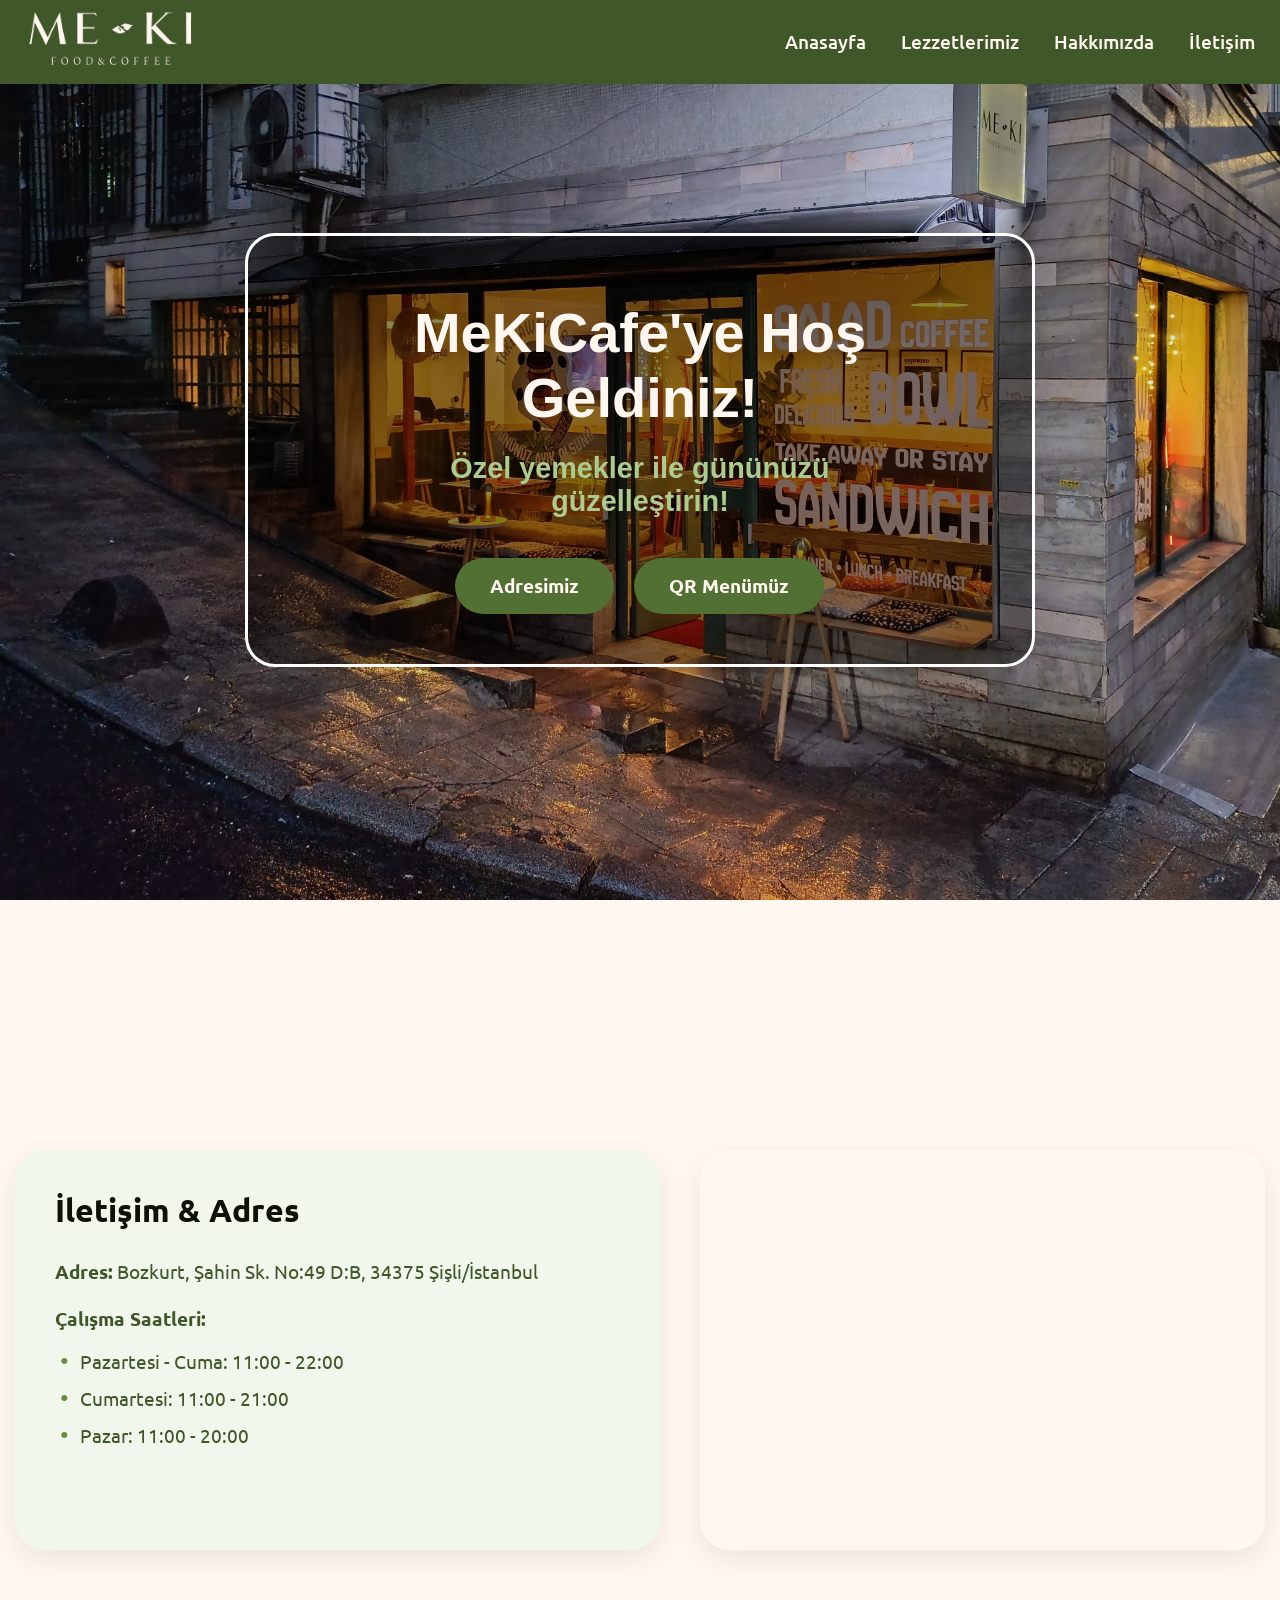
==== index.html @ 9551c3c7 "tostlarrr" ====
<!DOCTYPE html>
<html lang="en">

<head>
    <meta charset="UTF-8">
    <meta name="viewport" content="width=device-width, initial-scale=1.0">
    <title>MeKiCafe</title>
    <link rel="stylesheet" href="style.css">


</head>

<body>
    <!--Header/NavBar-->
    <header>
        <nav class="navbar section-content">
            <a href="#" class="nav-logo">
                <img src="Beyaz-MeKi-Logo.png" width="50" height="50" alt="MeKiCafe Logo">
            </a>
            <ul class="nav-menu">
                <li class="nav-item">
                    <a href="index.html" class="nav-link">Anasayfa</a>
                </li>
                <li class="nav-item">
                    <a href="Lezzetlerimiz.html" class="nav-link">Lezzetlerimiz</a>
                </li>
                <li class="nav-item">
                    <a href="#" class="nav-link">Hakkımızda</a>
                </li>
                <li class="nav-item">
                    <a href="#" class="nav-link">İletişim</a>
                </li>


            </ul>
    </header>

    <main>
        <div class="background-image" href="disari.jpeg"></div>
        <section class="hero-section">
            <div class="section-content">
                <div class="hero-details">
                    <h1 class="title">MeKiCafe'ye Hoş Geldiniz!</h1>
                    <h2 class="subtitle">Özel yemekler ile gününüzü güzelleştirin!</h2>

                    <div class="buttons">
                        <a href="#iletisim" class="button adresimiz">Adresimiz</a>
                        <a href="https://qrmenubox.com/meki" class="button menumuz">QR Menümüz</a>
                    </div>
                </div>



        </section>

        <section class="contact-section" id="iletisim">
            <div class="section-content contact-container">
                <div class="contact-info">
                    <h3>İletişim & Adres</h3>
                    <p><strong>Adres:</strong> Bozkurt, Şahin Sk. No:49 D:B, 34375 Şişli/İstanbul</p>
                    <p><strong>Çalışma Saatleri:</strong></p>
                    <ul>
                        <li>Pazartesi - Cuma: 11:00 - 22:00</li>
                        <li>Cumartesi: 11:00 - 21:00</li>
                        <li>Pazar: 11:00 - 20:00</li>


                    </ul>
                </div>
                <div class="map-container">
                    <iframe
                        src="https://www.google.com/maps?q=Bozkurt,+Şahin+Sk.+No:49,+D:B,+34375+Şişli/İstanbul&output=embed"
                        width="100%" height="400" style="border:0;" allowfullscreen="" loading="lazy"
                        referrerpolicy="no-referrer-when-downgrade"></iframe>
                </div>
            </div>
        </section>
    </main>

    <script>
        window.addEventListener('scroll', function () {
            const header = document.querySelector('header');
            if (window.scrollY > 50) {
                header.classList.add('shrink');
            } else {
                header.classList.remove('shrink');
            }
        });
    </script>
</body>








</html>
---- style.css ----
@import url('https://fonts.googleapis.com/css2?family=Ubuntu&display=swap');

* {
    margin: 0;
    padding: 0;
    box-sizing: border-box;
    font-family: 'Ubuntu', sans-serif;
}

html {
    scroll-behavior: smooth;
}

:root {
    /* Colors */
    --color-kırıkbeyaz: #FFF7F0;
    --color-beyaz: #F2F7EE;
    --color-gri: #DBE8CE;
    --color-grimsiy: #C4D9AF;
    --color-berrakyeşil: #ADCB90;
    --color-açıkyeşil: #96BC71;
    --color-gazozyeşili: #80AD52;
    --color-lime: #698E43;
    --color-kaktüsy: #526F34;
    --color-ky: #405729;
    --color-ekstra-ky: #243117;
    --color-siyah: #0D1108;
    /* Font Sizes */
    --font-size-s: 0.9rem;
    --font-size-m: 1rem;
    --font-size-l: 1.2rem;
    --font-size-xl: 1.5rem;
    --font-size-xxl: 2rem;
    --font-size-xxxl: 2.3rem;
    /*Font Weights */
    --font-weight-normal: 400;
    --font-weight-medium: 500;
    --font-weight-semibold: 600;
    --font-weight-bold: 700;
    /*Border Radius */
    --border-radius-s: 8px;
    --border-radius-m: 30px;
    --border-radius-circle: 50%;
    /*Site max width */
    --site-max-width: 1300px;
}

/*bütün sayfalarda ortak olan stiller*/
ul {
    list-style: none;
}

a {
    text-decoration: none;
}

button {
    border: none;
    cursor: pointer;
    background: none;
}

img {
    width: 100%;
}

.section-content {
    max-width: var(--site-max-width);
    margin: 0 auto;
    padding: 0 15px;
}

/*Header ve navbar stilleri*/
header {
    position: fixed;
    padding-top: 10px;
    padding-bottom: 10px;
    background: var(--color-ky);
    font-weight: var(--font-weight-medium);
    width: 100%;
    z-index: 5;
    transition: padding 0.3s ease, background 0.3s ease;
}

header.shrink {
    padding-top: 5px;
    padding-bottom: 5px;
    background: rgba(64, 87, 41, 0.95);
}

header .navbar {
    display: flex;
    align-items: center;
    justify-content: space-between;
}

header .nav-logo img {
    transition: height 0.3s ease;
    height: 60px;
    width: auto;
    object-fit: contain;
}

header.shrink .nav-logo img {
    height: 45px;
}

.navbar .nav-menu .nav-link {
    color: var(--color-kırıkbeyaz);
    padding: 10px 15px;
    padding-right: 10px;
    border-radius: var(--border-radius-m);
    font-size: 1.2rem;
    transition: 0.3s ease;
}

.navbar .nav-menu .nav-link:hover {
    background: var(--color-ekstra-ky);
    color: var(--color-beyaz);

}

.navbar .nav-menu {
    display: flex;
    gap: 10px;
}

.hero-section {
    min-height: 100vh;
    background-image: linear-gradient(rgba(0, 0, 0, 0.1), rgba(0, 0, 0, 0.1)), url('meki-disari.jpeg');
    background-size: cover;
    background-position: center;
}

.hero-section .section-content {
    display: flex;
    align-items: center;
    min-height: 100vh;
    color: var(--color-beyaz);
    justify-content: center;
}

.hero-section .hero-details {
    display: flex;
    flex-direction: column;
    align-items: center;
    text-align: center;
    background-color: rgba(0, 0, 0, 0.4);
    border: 3px solid white;
    border-radius: var(--border-radius-m);
    padding: 50px 40px;
    box-shadow: 0 8px 32px rgba(0, 0, 0, 0.1);
}

.hero-section .hero-details .title {
    font-size: 3.5rem;
    padding: 2%;
    color: var(--color-kırıkbeyaz);
    font-family: 'Trebuchet MS', 'Lucida Sans Unicode', 'Lucida Grande', 'Lucida Sans', Arial, sans-serif
}

.hero-section .hero-details .subtitle {
    font-size: 1.8rem;
    color: var(--color-berrakyeşil);
    max-width: 80%;
    margin-top: 8px;
    font-weight: var(--font-weight-semibold);
    font-family: 'Franklin Gothic Medium', 'Arial Narrow', Arial, sans-serif;
}

.hero-section .hero-details .buttons {
    margin-top: 40px;
    display: flex;
    gap: 20px;
}



.hero-section .hero-details .button {
    padding: 15px 35px;
    font-size: 1.2rem;
    color: var(--color-kırıkbeyaz);
    border-radius: var(--border-radius-m);
    background-color: #526F34;
    font-weight: var(--font-weight-semibold);
    transition: 0.3s ease;
}

.hero-section .hero-details .button:hover {
    background-color: var(--color-ekstra-ky);
}

/* Adres kısmı */
.contact-section {
    padding: 80px 0;
    background-color: var(--color-kırıkbeyaz);
    color: var(--color-ky);
    scroll-margin-top: 60px;
    /* Offset for the fixed header */
    min-height: 100vh;
    display: flex;
    align-items: center;
}

.contact-container {
    display: flex;
    flex-wrap: wrap;
    gap: 40px;
    justify-content: space-between;
    align-items: stretch;
    width: 100%;
}

.contact-info {
    flex: 1;
    min-width: 300px;
    background: var(--color-beyaz);
    padding: 40px;
    border-radius: var(--border-radius-m);
    box-shadow: 0 10px 30px rgba(0, 0, 0, 0.08);
}

.contact-info h3 {
    font-size: var(--font-size-xxl);
    margin-bottom: 25px;
    color: var(--color-siyah);
}

.contact-info p {
    font-size: var(--font-size-l);
    margin-bottom: 15px;
    line-height: 1.6;
}

.contact-info ul {
    margin-left: 25px;
    margin-top: 15px;
    font-size: var(--font-size-l);
}

.contact-info ul li {
    margin-bottom: 12px;
    position: relative;
}

.contact-info ul li::before {
    content: '•';
    color: var(--color-lime);
    font-size: 1.5rem;
    position: absolute;
    left: -20px;
    top: -4px;
}

.map-container {
    flex: 1;
    min-width: 300px;
    border-radius: var(--border-radius-m);
    overflow: hidden;
    box-shadow: 0 10px 30px rgba(0, 0, 0, 0.08);
    display: flex;
}

.map-container iframe {
    flex: 1;
    min-height: 350px;
}


.urun-listesi {
    display: flex;
    justify-content: center;
    flex-wrap: wrap;
    gap: 40px;
    padding: 60px 20px;
}

.flip-card {
    background-color: transparent;
    width: 280px; 
    height: 450px; 
    perspective: 1000px;
}

.urun-ic-yapi {
    position: relative;
    width: 100%;
    height: 100%;
    transition: transform 0.6s;
    transform-style: preserve-3d;
    cursor: pointer;
}

.flip-card:hover .urun-ic-yapi {
    transform: rotateY(180deg);
}

.urun-on, .urun-arka {
    position: absolute;
    width: 100%;
    height: 100%;
    -webkit-backface-visibility: hidden;
    backface-visibility: hidden;
    border-radius: 25px;
    overflow: hidden;
    box-shadow: 0 15px 45px rgba(0,0,0,0.15);
}

.urun-on img {
    width: 100%;
    height: 100%;
    object-fit: cover;
}

.urun-baslik-overlay {
    position: absolute;
    bottom: 0;
    width: 100%;
    background: rgba(64, 87, 41, 0.85);
    color: white;
    padding: 20px;
    font-size: 1.5rem;
    font-weight: bold;
    text-align: center;
}

.urun-arka {
    background-color: #405729;
    color: #FFF7F0; 
    transform: rotateY(180deg);
    display: flex;
    flex-direction: column;
    justify-content: center;
    align-items: center;
    padding: 30px;
}

.urun-arka h4 {
    font-size: 2rem;
    margin-bottom: 20px;
    border-bottom: 2px solid #FFF7F0;
    padding-bottom: 10px;
}

.urun-arka p {
    font-size: 1.2rem;
    line-height: 1.6;
    text-align: center;
}

.menu-container {
    display: flex;
    justify-content: center;
    align-items: center;
    gap: 30px;
    padding: 60px 20px;
    flex-wrap: wrap; 
}


.menu-card {
    position: relative;
    width: 320px;
    height: 480px;
    border-radius: 20px;
    overflow: hidden; 
    box-shadow: 0 15px 35px rgba(0,0,0,0.2);
    cursor: pointer;
    transition: transform 0.3s ease;
}

.menu-card:hover {
    transform: translateY(-10px);
}

.card-image {
    width: 100%;
    height: 100%;
}

.card-image img {
    width: 100%;
    height: 100%;
    object-fit: cover;
    transition: transform 0.5s ease;
}

.menu-card:hover .card-image img {
    transform: scale(1.1);
}

.card-info {
    position: absolute;
    bottom: 0;
    left: 0;
    width: 100%;
    height: 50%; 
    background: linear-gradient(to top, rgba(0,0,0,0.9) 0%, transparent 100%);
    display: flex;
    justify-content: center;
    align-items: flex-end;
    padding-bottom: 40px;
}

.card-info h3 {
    color: #ffffff;
    font-size: 1.6rem;
    font-weight: 500;
    font-family: 'Playfair Display', serif; 
    text-shadow: 2px 2px 4px rgba(0,0,0,0.3);
}
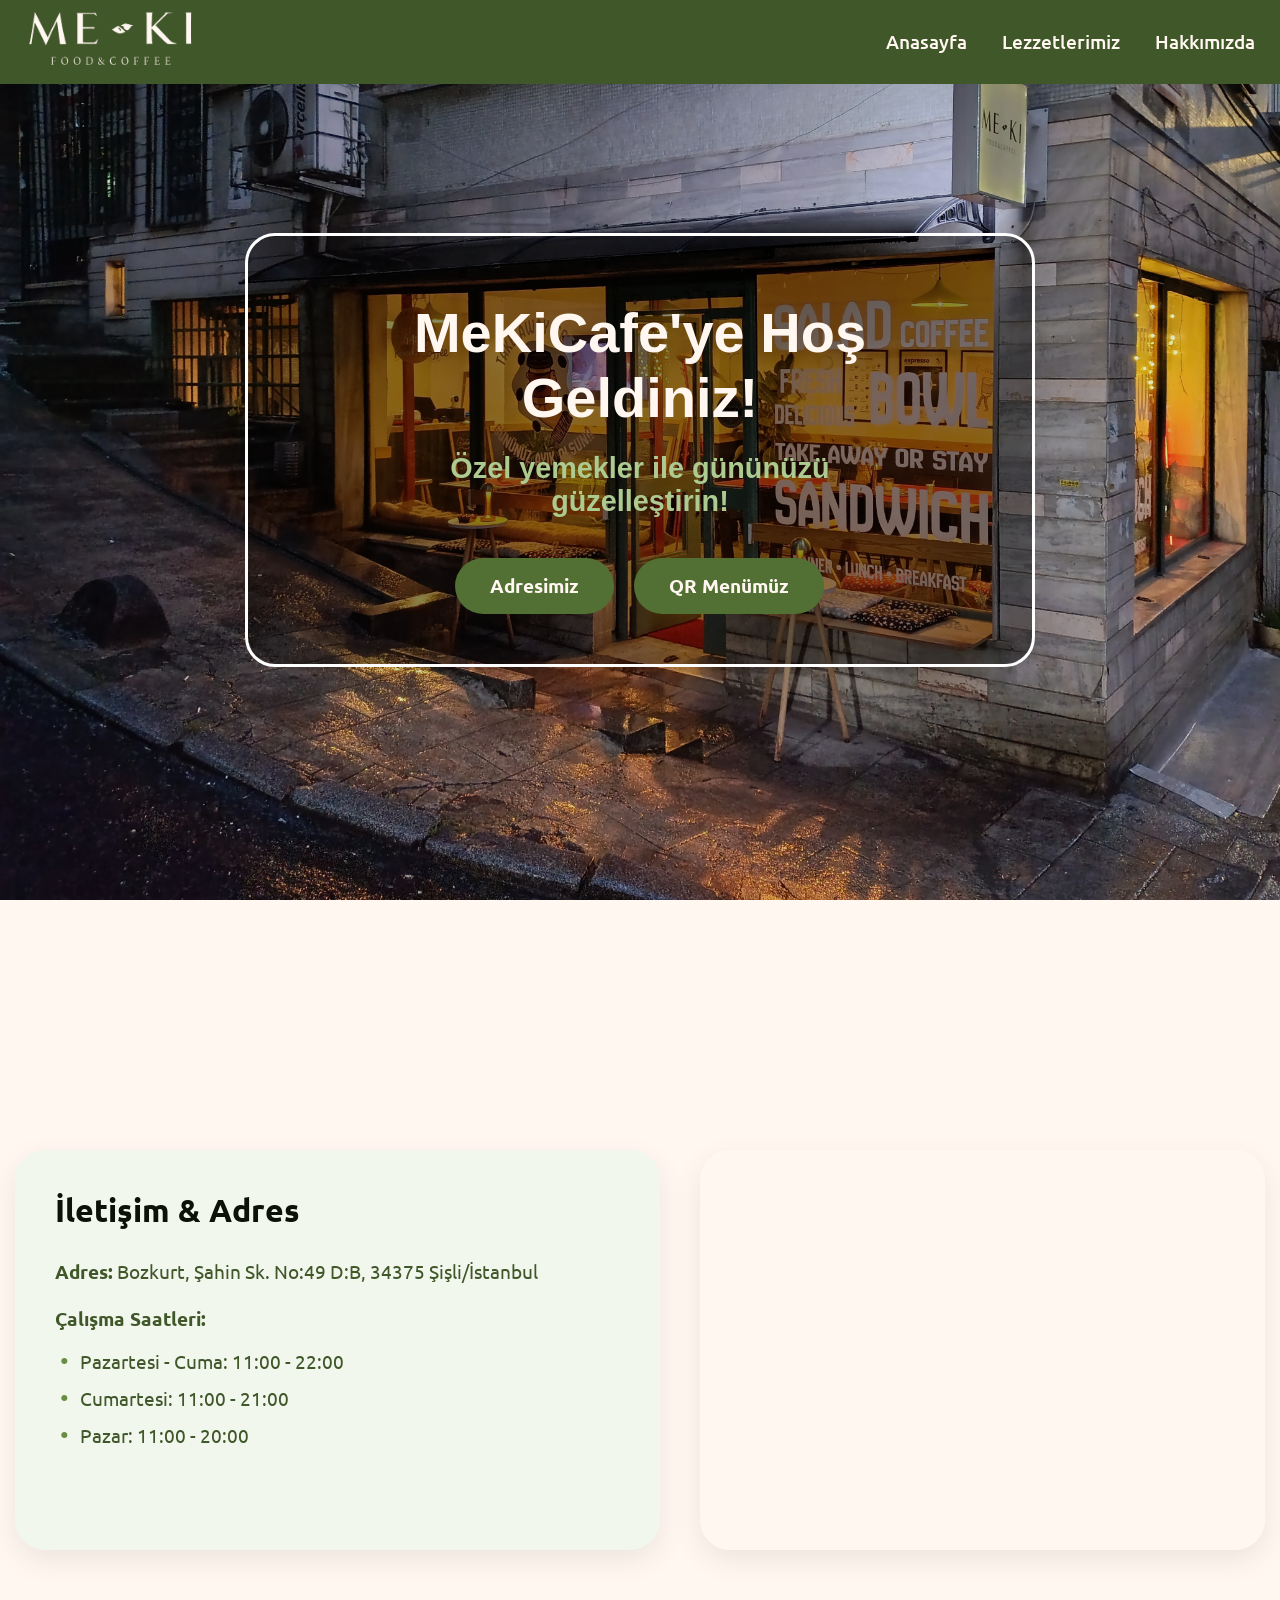
==== commit ddd3da13: "son düzenlemeler.." ====
--- a/index.html
+++ b/index.html
@@ -4,14 +4,13 @@
 <head>
     <meta charset="UTF-8">
     <meta name="viewport" content="width=device-width, initial-scale=1.0">
-    <title>MeKiCafe</title>
+    <title>MeKi Cafe</title>
     <link rel="stylesheet" href="style.css">
-
+    <link rel="icon" type="image/png" href="logo.png"> 
 
 </head>
 
 <body>
-    <!--Header/NavBar-->
     <header>
         <nav class="navbar section-content">
             <a href="#" class="nav-logo">
@@ -25,10 +24,7 @@
                     <a href="Lezzetlerimiz.html" class="nav-link">Lezzetlerimiz</a>
                 </li>
                 <li class="nav-item">
-                    <a href="#" class="nav-link">Hakkımızda</a>
-                </li>
-                <li class="nav-item">
-                    <a href="#" class="nav-link">İletişim</a>
+                    <a href="Hakkımızda.html" class="nav-link">Hakkımızda</a>
                 </li>
 
 
--- a/style.css
+++ b/style.css
@@ -70,7 +70,6 @@
     padding: 0 15px;
 }
 
-/*Header ve navbar stilleri*/
 header {
     position: fixed;
     padding-top: 10px;
@@ -267,145 +266,3 @@
 }
 
 
-.urun-listesi {
-    display: flex;
-    justify-content: center;
-    flex-wrap: wrap;
-    gap: 40px;
-    padding: 60px 20px;
-}
-
-.flip-card {
-    background-color: transparent;
-    width: 280px; 
-    height: 450px; 
-    perspective: 1000px;
-}
-
-.urun-ic-yapi {
-    position: relative;
-    width: 100%;
-    height: 100%;
-    transition: transform 0.6s;
-    transform-style: preserve-3d;
-    cursor: pointer;
-}
-
-.flip-card:hover .urun-ic-yapi {
-    transform: rotateY(180deg);
-}
-
-.urun-on, .urun-arka {
-    position: absolute;
-    width: 100%;
-    height: 100%;
-    -webkit-backface-visibility: hidden;
-    backface-visibility: hidden;
-    border-radius: 25px;
-    overflow: hidden;
-    box-shadow: 0 15px 45px rgba(0,0,0,0.15);
-}
-
-.urun-on img {
-    width: 100%;
-    height: 100%;
-    object-fit: cover;
-}
-
-.urun-baslik-overlay {
-    position: absolute;
-    bottom: 0;
-    width: 100%;
-    background: rgba(64, 87, 41, 0.85);
-    color: white;
-    padding: 20px;
-    font-size: 1.5rem;
-    font-weight: bold;
-    text-align: center;
-}
-
-.urun-arka {
-    background-color: #405729;
-    color: #FFF7F0; 
-    transform: rotateY(180deg);
-    display: flex;
-    flex-direction: column;
-    justify-content: center;
-    align-items: center;
-    padding: 30px;
-}
-
-.urun-arka h4 {
-    font-size: 2rem;
-    margin-bottom: 20px;
-    border-bottom: 2px solid #FFF7F0;
-    padding-bottom: 10px;
-}
-
-.urun-arka p {
-    font-size: 1.2rem;
-    line-height: 1.6;
-    text-align: center;
-}
-
-.menu-container {
-    display: flex;
-    justify-content: center;
-    align-items: center;
-    gap: 30px;
-    padding: 60px 20px;
-    flex-wrap: wrap; 
-}
-
-
-.menu-card {
-    position: relative;
-    width: 320px;
-    height: 480px;
-    border-radius: 20px;
-    overflow: hidden; 
-    box-shadow: 0 15px 35px rgba(0,0,0,0.2);
-    cursor: pointer;
-    transition: transform 0.3s ease;
-}
-
-.menu-card:hover {
-    transform: translateY(-10px);
-}
-
-.card-image {
-    width: 100%;
-    height: 100%;
-}
-
-.card-image img {
-    width: 100%;
-    height: 100%;
-    object-fit: cover;
-    transition: transform 0.5s ease;
-}
-
-.menu-card:hover .card-image img {
-    transform: scale(1.1);
-}
-
-.card-info {
-    position: absolute;
-    bottom: 0;
-    left: 0;
-    width: 100%;
-    height: 50%; 
-    background: linear-gradient(to top, rgba(0,0,0,0.9) 0%, transparent 100%);
-    display: flex;
-    justify-content: center;
-    align-items: flex-end;
-    padding-bottom: 40px;
-}
-
-.card-info h3 {
-    color: #ffffff;
-    font-size: 1.6rem;
-    font-weight: 500;
-    font-family: 'Playfair Display', serif; 
-    text-shadow: 2px 2px 4px rgba(0,0,0,0.3);
-}
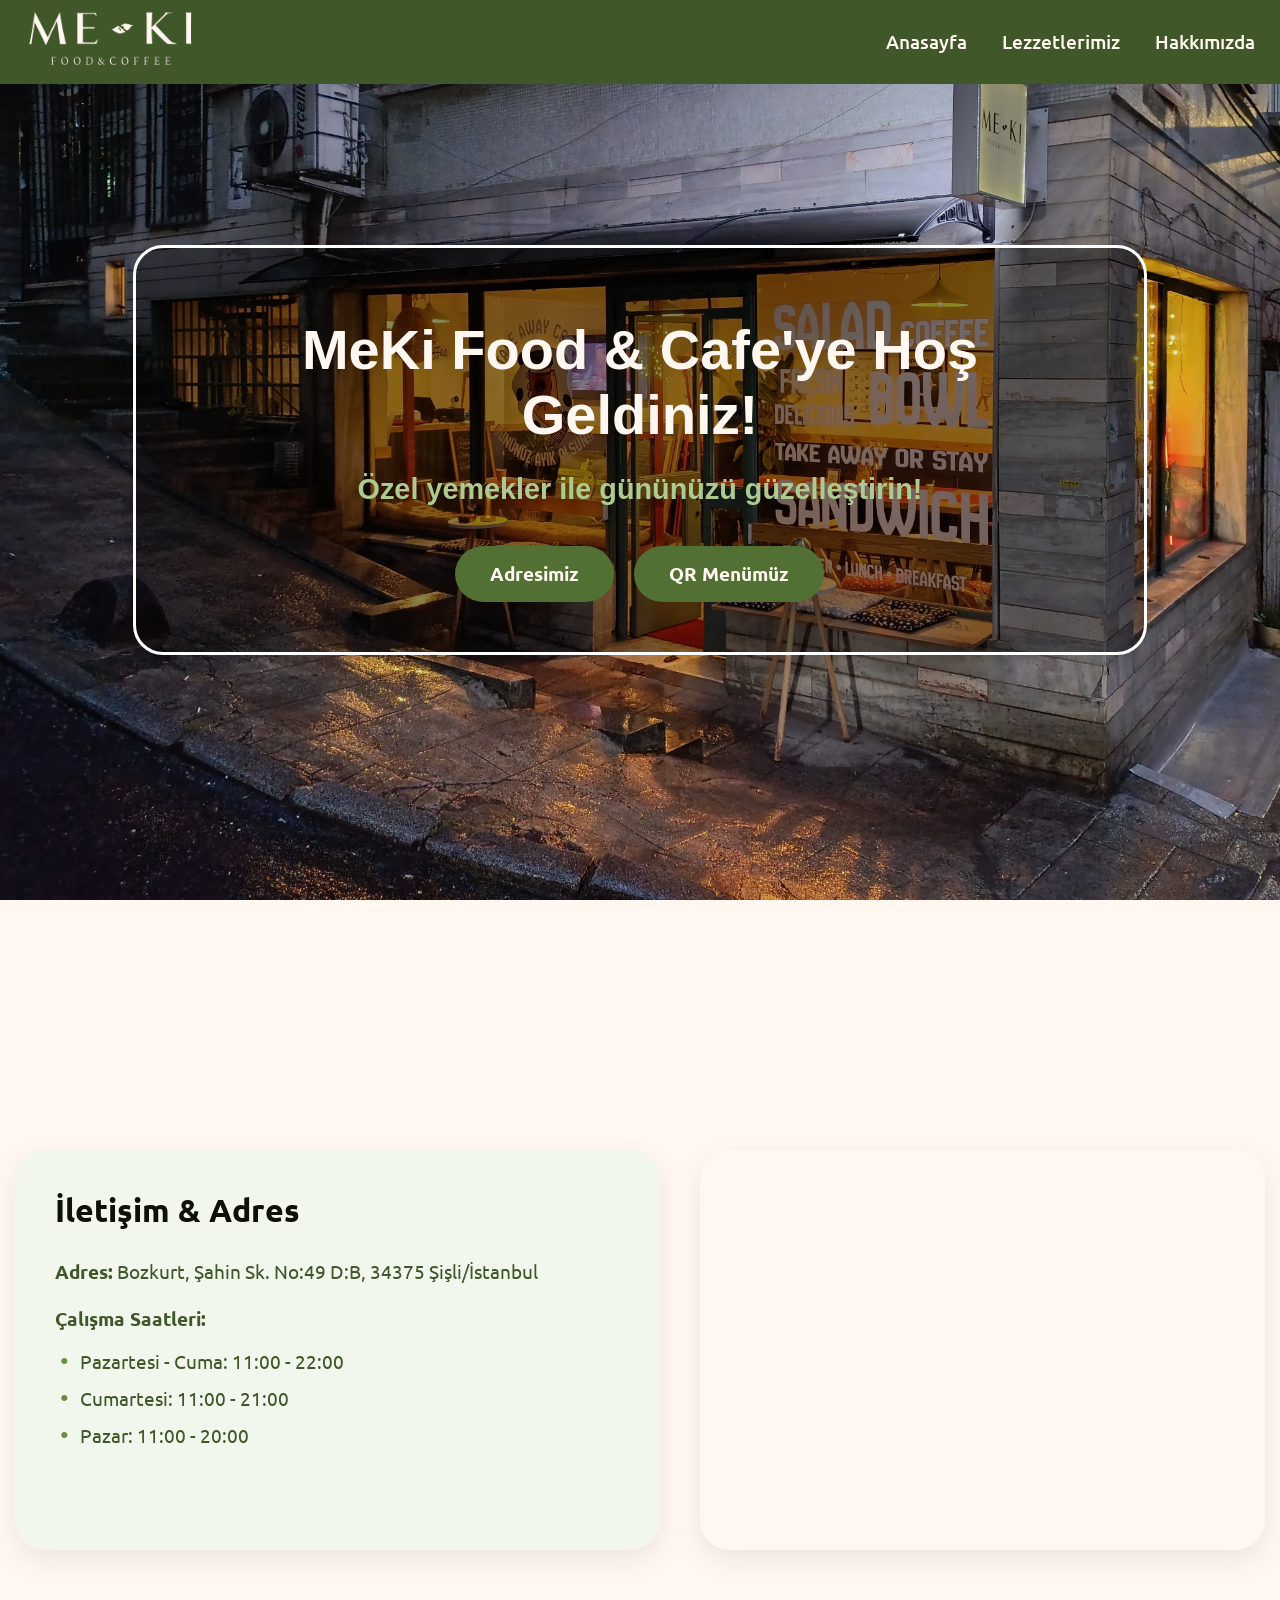
==== commit f9db6ba4: "meki food&cafe" ====
--- a/index.html
+++ b/index.html
@@ -13,22 +13,24 @@
 <body>
     <header>
         <nav class="navbar section-content">
-            <a href="#" class="nav-logo">
-                <img src="Beyaz-MeKi-Logo.png" width="50" height="50" alt="MeKiCafe Logo">
-            </a>
-            <ul class="nav-menu">
-                <li class="nav-item">
-                    <a href="index.html" class="nav-link">Anasayfa</a>
-                </li>
-                <li class="nav-item">
-                    <a href="Lezzetlerimiz.html" class="nav-link">Lezzetlerimiz</a>
-                </li>
-                <li class="nav-item">
-                    <a href="Hakkımızda.html" class="nav-link">Hakkımızda</a>
-                </li>
+    <a href="#" class="nav-logo">
+        <img src="Beyaz-MeKi-Logo.png" width="50" height="50" alt="MeKiCafe Logo">
+    </a>
 
+    <input type="checkbox" id="menu-bar">
+    
+    <label for="menu-bar" class="hamburger-menu">
+        <span></span>
+        <span></span>
+        <span></span>
+    </label>
 
-            </ul>
+    <ul class="nav-menu">
+        <li class="nav-item"><a href="index.html" class="nav-link">Anasayfa</a></li>
+        <li class="nav-item"><a href="Lezzetlerimiz.html" class="nav-link">Lezzetlerimiz</a></li>
+        <li class="nav-item"><a href="Hakkımızda.html" class="nav-link">Hakkımızda</a></li>
+    </ul>
+</nav>
     </header>
 
     <main>
@@ -36,7 +38,7 @@
         <section class="hero-section">
             <div class="section-content">
                 <div class="hero-details">
-                    <h1 class="title">MeKiCafe'ye Hoş Geldiniz!</h1>
+                    <h1 class="title">MeKi Food & Cafe'ye Hoş Geldiniz!</h1>
                     <h2 class="subtitle">Özel yemekler ile gününüzü güzelleştirin!</h2>
 
                     <div class="buttons">
--- a/style.css
+++ b/style.css
@@ -264,5 +264,64 @@
     flex: 1;
     min-height: 350px;
 }
-
-
+body {
+    background-color: var(--color-kırıkbeyaz);
+}
+
+#menu-bar {
+    display: none;
+}
+
+.hamburger-menu {
+    display: none;
+}
+
+@media screen and (max-width: 768px) {
+    .navbar {
+        display: flex;
+        justify-content: space-between;
+        align-items: center;
+        padding: 10px 20px;
+        position: relative;
+    }
+    .hamburger-menu {
+        display: flex !important;
+        flex-direction: column;
+        gap: 5px;
+        cursor: pointer;
+    }
+
+    .hamburger-menu span {
+        width: 25px;
+        height: 3px;
+        background-color: white;
+        display: block;
+    }
+    .nav-menu {
+        display: none !important; 
+        flex-direction: column;
+        position: absolute;
+        top: 100%;
+        left: 0;
+        width: 100%;
+        background-color: #3e522d; 
+        margin: 0;
+        padding: 10px 0;
+        list-style: none;
+        z-index: 9999;
+    }
+    #menu-bar:checked ~ .nav-menu {
+        display: flex !important;
+    }
+    .nav-item {
+        width: 100%;
+        text-align: center;
+    }
+
+    .nav-link {
+        display: block;
+        padding: 12px;
+        color: white;
+        text-decoration: none;
+    }
+}
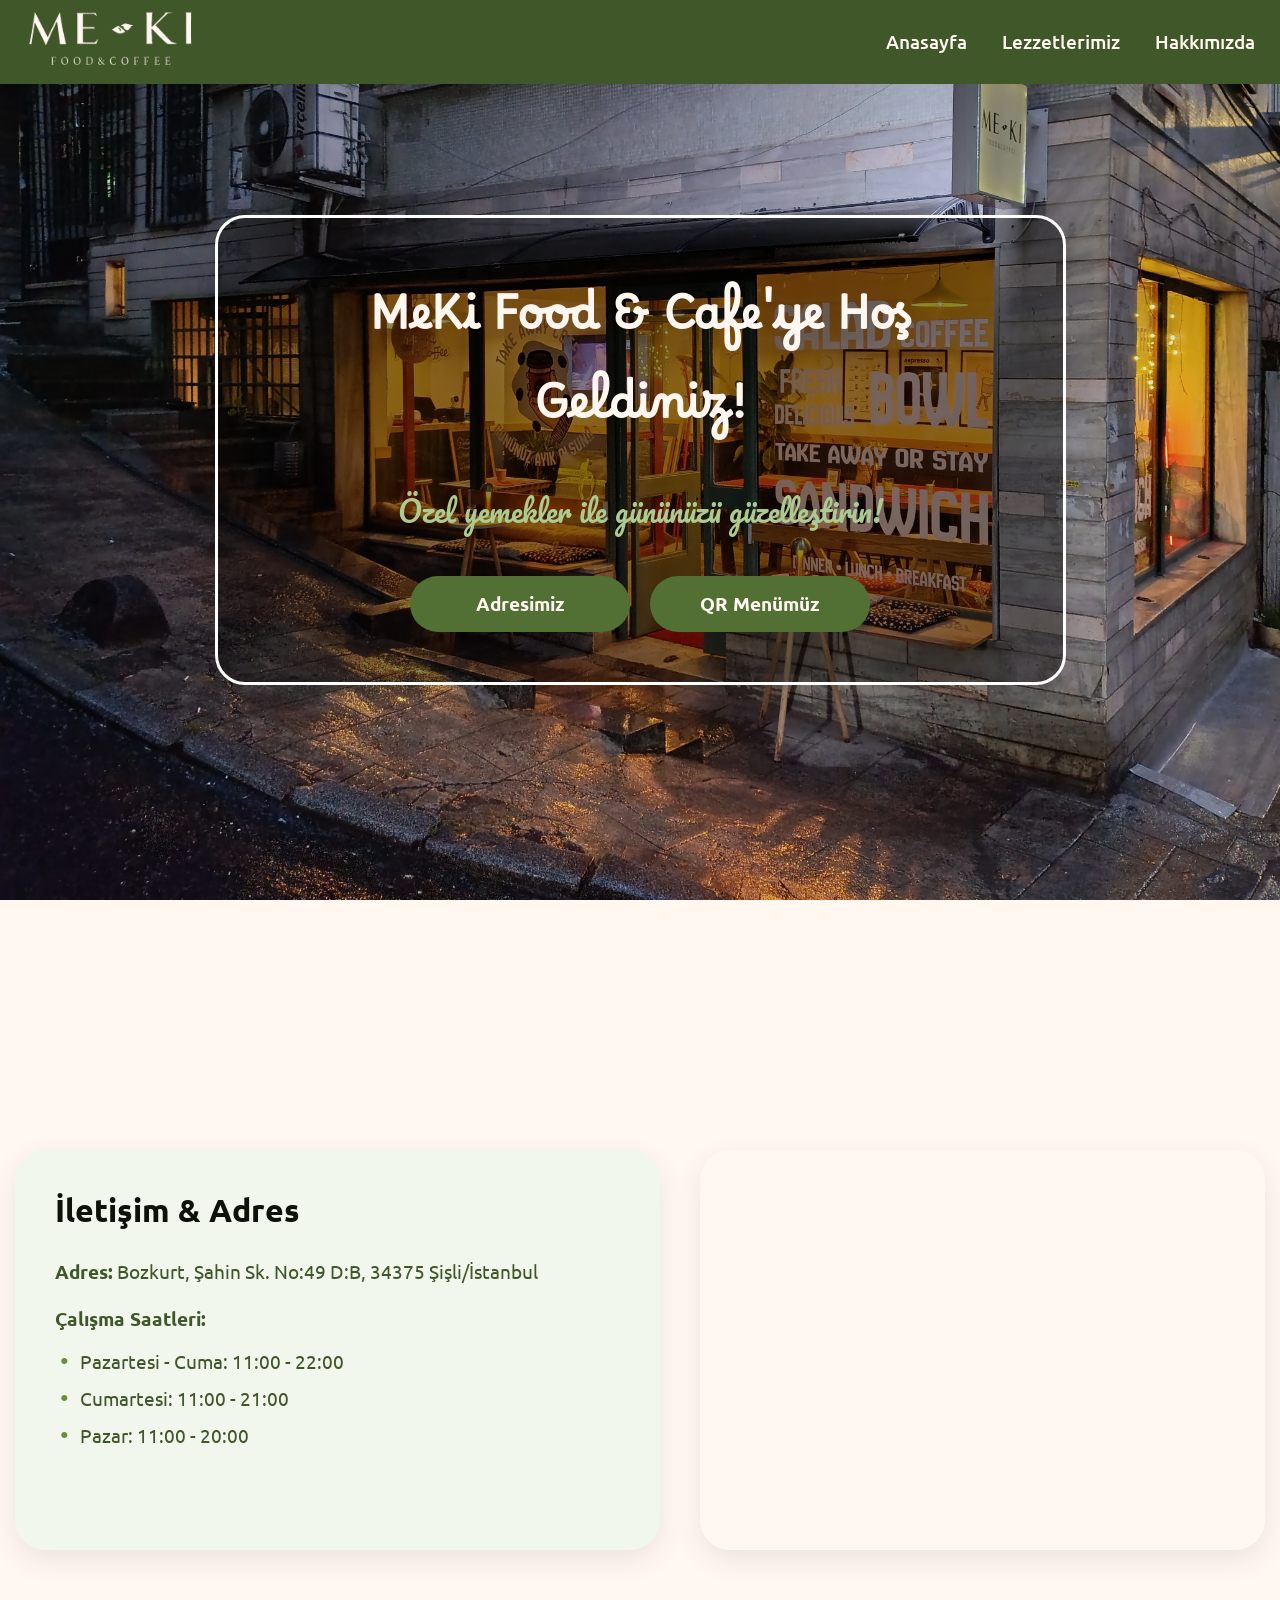
==== commit 7fb814df: "font ayarlaması" ====
--- a/index.html
+++ b/index.html
@@ -5,7 +5,11 @@
     <meta charset="UTF-8">
     <meta name="viewport" content="width=device-width, initial-scale=1.0">
     <title>MeKi Cafe</title>
-    <link rel="stylesheet" href="style.css">
+<link rel="preconnect" href="https://fonts.googleapis.com">
+<link rel="preconnect" href="https://fonts.gstatic.com" crossorigin>
+<link href="https://fonts.googleapis.com/css2?family=Borel&family=Pacifico&family=Ubuntu:wght@400;500;700&display=swap" rel="stylesheet">
+
+<link rel="stylesheet" href="style.css">
     <link rel="icon" type="image/png" href="logo.png"> 
 
 </head>
--- a/style.css
+++ b/style.css
@@ -152,10 +152,10 @@
 }
 
 .hero-section .hero-details .title {
-    font-size: 3.5rem;
+    font-size: 2.8rem;
     padding: 2%;
     color: var(--color-kırıkbeyaz);
-    font-family: 'Trebuchet MS', 'Lucida Sans Unicode', 'Lucida Grande', 'Lucida Sans', Arial, sans-serif
+    font-family: 'Borel', cursive;
 }
 
 .hero-section .hero-details .subtitle {
@@ -163,39 +163,55 @@
     color: var(--color-berrakyeşil);
     max-width: 80%;
     margin-top: 8px;
-    font-weight: var(--font-weight-semibold);
-    font-family: 'Franklin Gothic Medium', 'Arial Narrow', Arial, sans-serif;
+    font-weight: var(--font-weight-normal);
+    font-family: 'Pacifico', cursive;
 }
 
 .hero-section .hero-details .buttons {
     margin-top: 40px;
     display: flex;
     gap: 20px;
-}
-
-
+    justify-content: center;
+    flex-wrap: wrap;
+    width: 100%;
+}
 
 .hero-section .hero-details .button {
-    padding: 15px 35px;
+    flex: 1;
+    min-width: 180px;
+    max-width: 220px;
+    
+    text-align: center;
+    padding: 15px 25px;
     font-size: 1.2rem;
     color: var(--color-kırıkbeyaz);
     border-radius: var(--border-radius-m);
     background-color: #526F34;
     font-weight: var(--font-weight-semibold);
     transition: 0.3s ease;
+    display: inline-block;
 }
 
 .hero-section .hero-details .button:hover {
     background-color: var(--color-ekstra-ky);
-}
-
-/* Adres kısmı */
+    transform: translateY(-3px);
+}
+
+/* Mobil için küçük bir dokunuş */
+@media screen and (max-width: 768px) {
+    .hero-section .hero-details .button {
+        flex: none;
+        width: 100%;
+        max-width: 300px;
+    }
+}
+
+
 .contact-section {
     padding: 80px 0;
     background-color: var(--color-kırıkbeyaz);
     color: var(--color-ky);
     scroll-margin-top: 60px;
-    /* Offset for the fixed header */
     min-height: 100vh;
     display: flex;
     align-items: center;
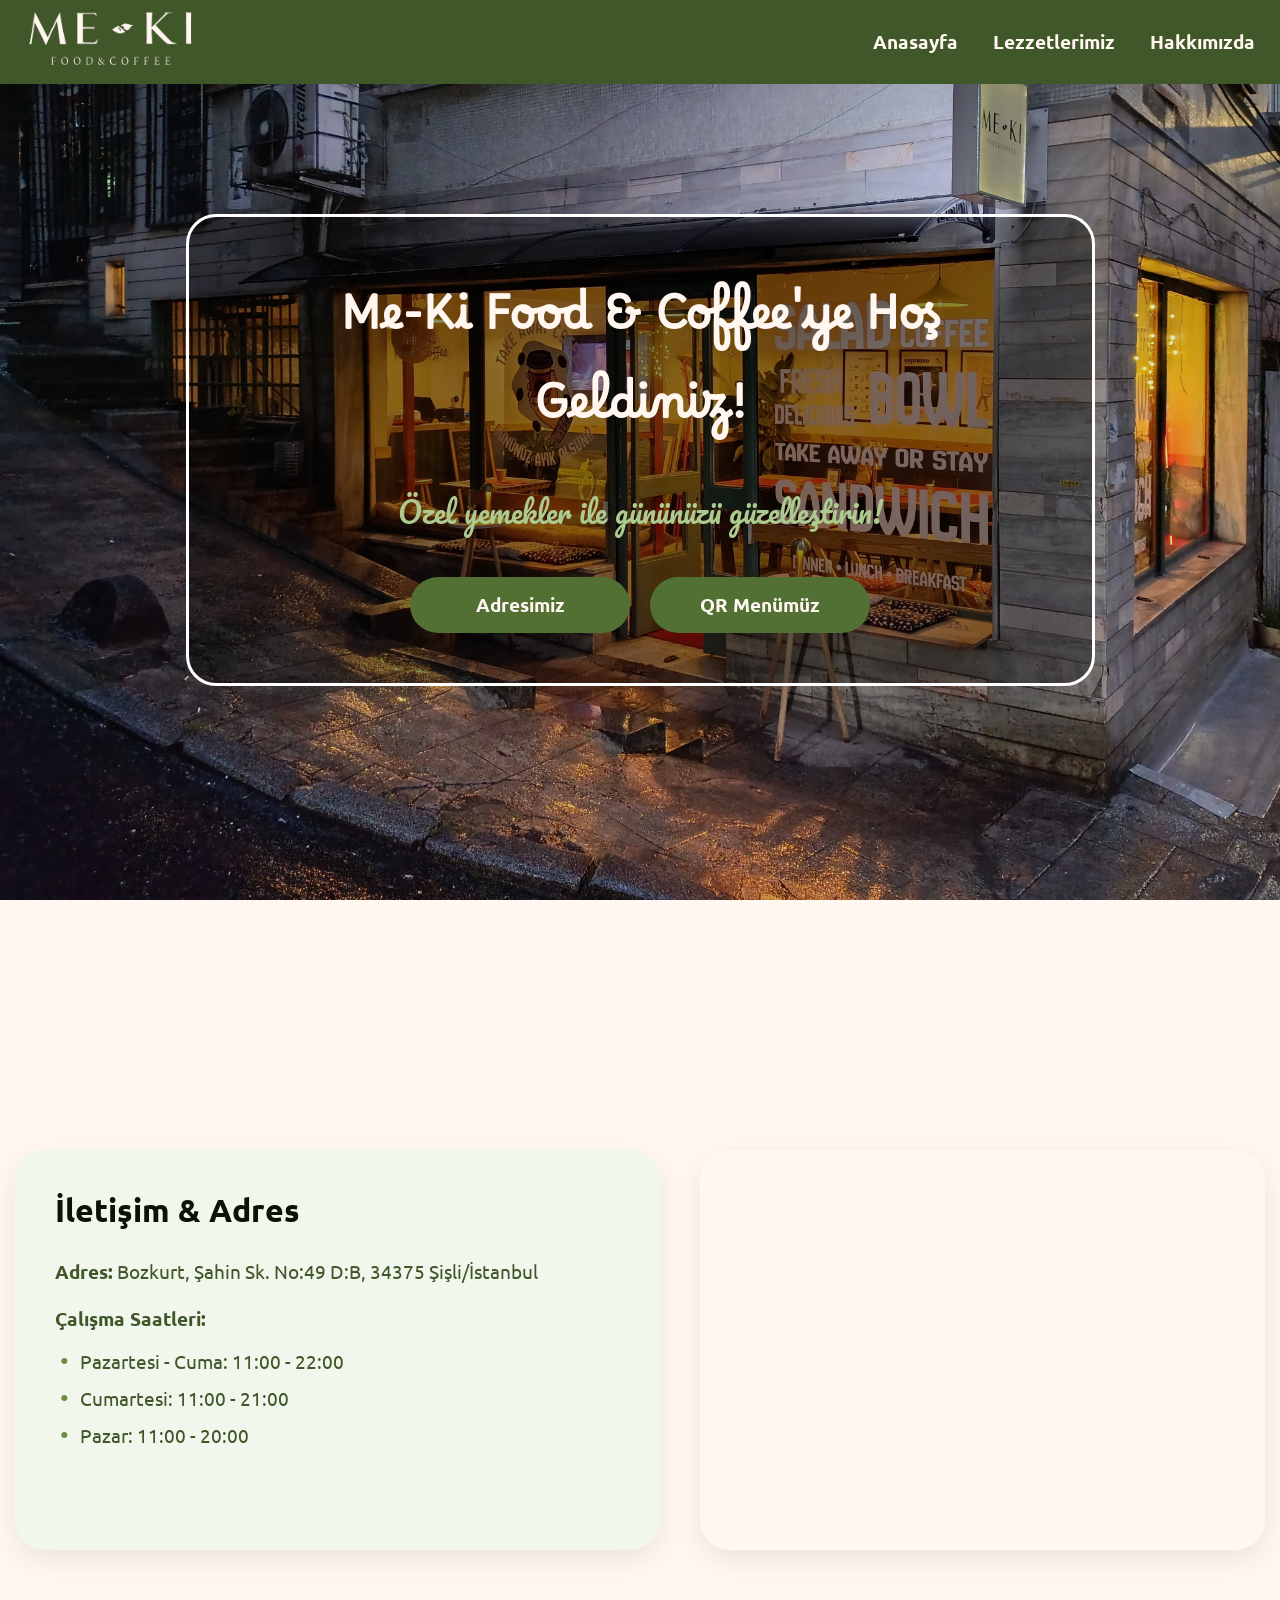
==== commit 3f92e0b4: "navbar problemi düzeltme" ====
--- a/index.html
+++ b/index.html
@@ -4,7 +4,7 @@
 <head>
     <meta charset="UTF-8">
     <meta name="viewport" content="width=device-width, initial-scale=1.0">
-    <title>MeKi Cafe</title>
+    <title>Me-Ki Cafe</title>
 <link rel="preconnect" href="https://fonts.googleapis.com">
 <link rel="preconnect" href="https://fonts.gstatic.com" crossorigin>
 <link href="https://fonts.googleapis.com/css2?family=Borel&family=Pacifico&family=Ubuntu:wght@400;500;700&display=swap" rel="stylesheet">
@@ -42,7 +42,7 @@
         <section class="hero-section">
             <div class="section-content">
                 <div class="hero-details">
-                    <h1 class="title">MeKi Food & Cafe'ye Hoş Geldiniz!</h1>
+                    <h1 class="title">Me-Ki Food & Coffee'ye Hoş Geldiniz!</h1>
                     <h2 class="subtitle">Özel yemekler ile gününüzü güzelleştirin!</h2>
 
                     <div class="buttons">
--- a/style.css
+++ b/style.css
@@ -8,11 +8,12 @@
 }
 
 html {
+        overflow-y: scroll;
     scroll-behavior: smooth;
 }
 
 :root {
-    /* Colors */
+
     --color-kırıkbeyaz: #FFF7F0;
     --color-beyaz: #F2F7EE;
     --color-gri: #DBE8CE;
@@ -25,27 +26,25 @@
     --color-ky: #405729;
     --color-ekstra-ky: #243117;
     --color-siyah: #0D1108;
-    /* Font Sizes */
+
     --font-size-s: 0.9rem;
     --font-size-m: 1rem;
     --font-size-l: 1.2rem;
     --font-size-xl: 1.5rem;
     --font-size-xxl: 2rem;
     --font-size-xxxl: 2.3rem;
-    /*Font Weights */
+
     --font-weight-normal: 400;
     --font-weight-medium: 500;
     --font-weight-semibold: 600;
     --font-weight-bold: 700;
-    /*Border Radius */
+
     --border-radius-s: 8px;
     --border-radius-m: 30px;
     --border-radius-circle: 50%;
-    /*Site max width */
     --site-max-width: 1300px;
 }
 
-/*bütün sayfalarda ortak olan stiller*/
 ul {
     list-style: none;
 }
@@ -109,6 +108,7 @@
     padding: 10px 15px;
     padding-right: 10px;
     border-radius: var(--border-radius-m);
+    font-weight: var(--font-weight-semibold);
     font-size: 1.2rem;
     transition: 0.3s ease;
 }
